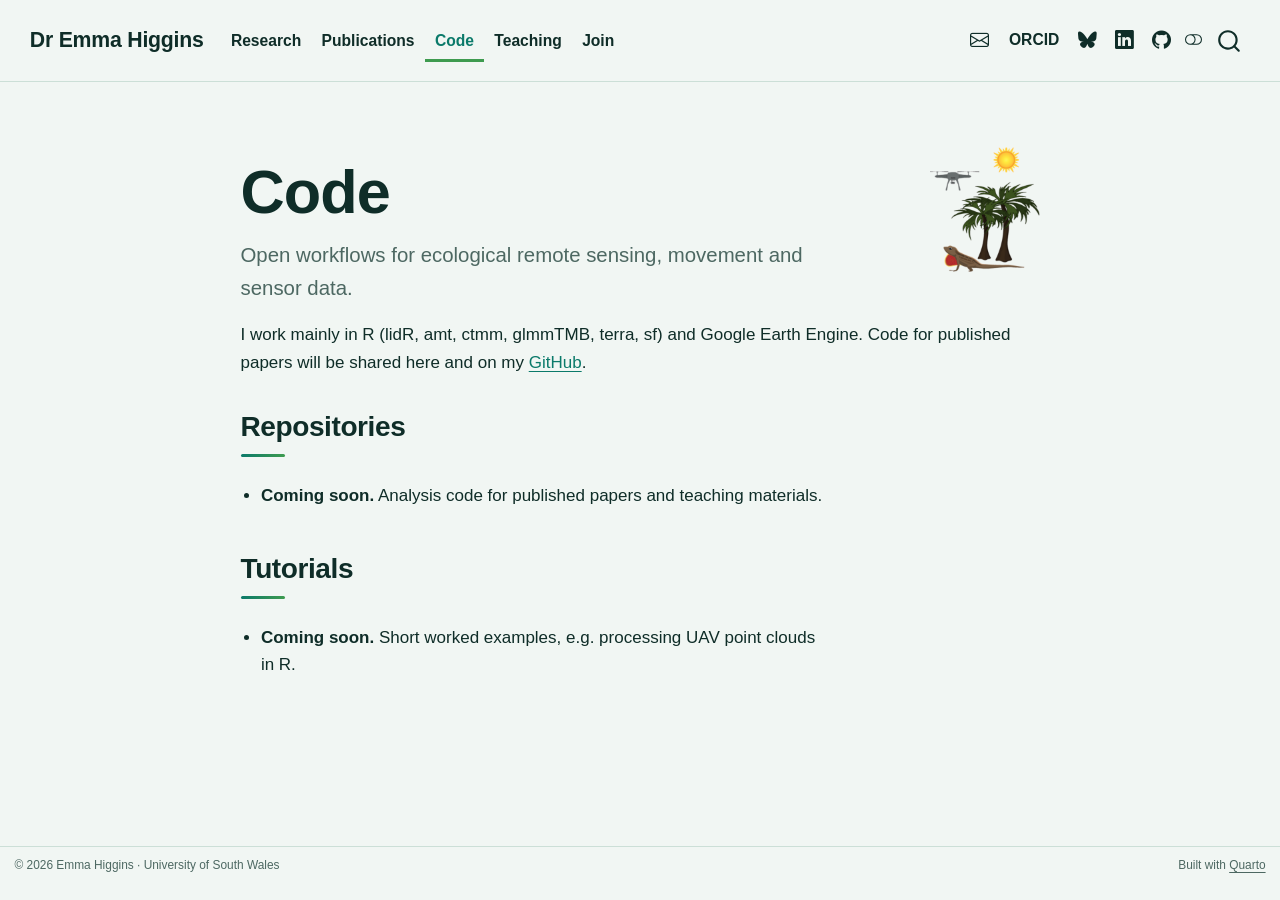
==== docs/code.html @ fb458ca6 "First version of site" ====
<!DOCTYPE html>
<html xmlns="http://www.w3.org/1999/xhtml" lang="en" xml:lang="en"><head>

<meta charset="utf-8">
<meta name="generator" content="quarto-1.10.18">

<meta name="viewport" content="width=device-width, initial-scale=1.0, user-scalable=yes">


<title>Code – Dr Emma Higgins</title>
<style>
/* Default styles provided by pandoc.
** See https://pandoc.org/MANUAL.html#variables-for-html for config info.
*/
span.smallcaps{font-variant: small-caps;}
div.columns{display: flex; gap: 1.5em;}
div.column{flex: auto;}
@media screen {
div.columns{gap: min(4vw, 1.5em);}
div.column{overflow-x: auto;}
}
div.hanging-indent{margin-left: 1.5em; text-indent: -1.5em;}
ul.task-list{list-style: none;}
ul.task-list li input[type="checkbox"] {
  width: 0.8em;
  margin: 0 0.8em 0.2em -1em; /* quarto-specific, see https://github.com/quarto-dev/quarto-cli/issues/4556 */ 
  vertical-align: middle;
}
</style>


<script src="site_libs/quarto-nav/quarto-nav.js"></script>
<script src="site_libs/quarto-nav/headroom.min.js"></script>
<script src="site_libs/clipboard/clipboard.min.js"></script>
<script src="site_libs/quarto-search/autocomplete.umd.js"></script>
<script src="site_libs/quarto-search/fuse.min.js"></script>
<script src="site_libs/quarto-search/quarto-search.js"></script>
<meta name="quarto:offset" content="./">
<link href="./images/favicon.svg" rel="icon" type="image/svg+xml">
<script src="site_libs/quarto-html/quarto.js" type="module"></script>
<script src="site_libs/quarto-html/tabsets/tabsets.js" type="module"></script>
<script src="site_libs/quarto-html/popper.min.js"></script>
<script src="site_libs/quarto-html/tippy.umd.min.js"></script>
<script src="site_libs/quarto-html/anchor.min.js"></script>
<link href="site_libs/quarto-html/tippy.css" rel="stylesheet">
<link href="site_libs/quarto-html/quarto-syntax-highlighting-31031afecf9b0df1d13cf9557fa7811e.css" rel="stylesheet" class="quarto-color-scheme" id="quarto-text-highlighting-styles">
<link href="site_libs/quarto-html/quarto-syntax-highlighting-dark-986f87fa4f194b1cd67636a8000e0228.css" rel="stylesheet" class="quarto-color-scheme quarto-color-alternate" id="quarto-text-highlighting-styles">
<link href="site_libs/quarto-html/quarto-syntax-highlighting-31031afecf9b0df1d13cf9557fa7811e.css" rel="stylesheet" class="quarto-color-scheme-extra" id="quarto-text-highlighting-styles">
<script src="site_libs/bootstrap/bootstrap.min.js"></script>
<link href="site_libs/bootstrap/bootstrap-icons.css" rel="stylesheet">
<link href="site_libs/bootstrap/bootstrap-6b5d6a47f2e765da9985a5dcade0e7f7.min.css" rel="stylesheet" append-hash="true" class="quarto-color-scheme" id="quarto-bootstrap" data-mode="light">
<link href="site_libs/bootstrap/bootstrap-dark-02e25f46f2f6fd2d882f525e19653993.min.css" rel="stylesheet" append-hash="true" class="quarto-color-scheme quarto-color-alternate" id="quarto-bootstrap" data-mode="dark">
<link href="site_libs/bootstrap/bootstrap-6b5d6a47f2e765da9985a5dcade0e7f7.min.css" rel="stylesheet" append-hash="true" class="quarto-color-scheme-extra" id="quarto-bootstrap" data-mode="light">
<script id="quarto-search-options" type="application/json">{
  "location": "navbar",
  "copy-button": false,
  "collapse-after": 3,
  "panel-placement": "end",
  "type": "overlay",
  "limit": 50,
  "keyboard-shortcut": [
    "f",
    "/",
    "s"
  ],
  "show-item-context": false,
  "language": {
    "search-no-results-text": "No results",
    "search-matching-documents-text": "matching documents",
    "search-copy-link-title": "Copy link to search",
    "search-hide-matches-text": "Hide additional matches",
    "search-more-match-text": "more match in this document",
    "search-more-matches-text": "more matches in this document",
    "search-clear-button-title": "Clear",
    "search-text-placeholder": "",
    "search-detached-cancel-button-title": "Cancel",
    "search-submit-button-title": "Submit",
    "search-label": "Search"
  }
}</script>
<style>html{ scroll-behavior: smooth; }</style>


</head>

<body class="nav-fixed fullcontent quarto-light"><script id="quarto-html-before-body" type="application/javascript">
    const toggleBodyColorMode = (bsSheetEl) => {
      const mode = bsSheetEl.getAttribute("data-mode");
      const bodyEl = window.document.querySelector("body");
      if (mode === "dark") {
        bodyEl.classList.add("quarto-dark");
        bodyEl.classList.remove("quarto-light");
      } else {
        bodyEl.classList.add("quarto-light");
        bodyEl.classList.remove("quarto-dark");
      }
    }
    const toggleBodyColorPrimary = () => {
      const bsSheetEl = window.document.querySelector("link#quarto-bootstrap:not([rel=disabled-stylesheet])");
      if (bsSheetEl) {
        toggleBodyColorMode(bsSheetEl);
      }
    }
    const setColorSchemeToggle = (alternate) => {
      const toggles = window.document.querySelectorAll('.quarto-color-scheme-toggle');
      for (let i=0; i < toggles.length; i++) {
        const toggle = toggles[i];
        if (toggle) {
          if (alternate) {
            toggle.classList.add("alternate");
          } else {
            toggle.classList.remove("alternate");
          }
        }
      }
    };
    const toggleColorMode = (alternate) => {
      // Switch the stylesheets
      const primaryStylesheets = window.document.querySelectorAll('link.quarto-color-scheme:not(.quarto-color-alternate)');
      const alternateStylesheets = window.document.querySelectorAll('link.quarto-color-scheme.quarto-color-alternate');
      manageTransitions('#quarto-margin-sidebar .nav-link', false);
      if (alternate) {
        // note: dark is layered on light, we don't disable primary!
        enableStylesheet(alternateStylesheets);
        for (const sheetNode of alternateStylesheets) {
          if (sheetNode.id === "quarto-bootstrap") {
            toggleBodyColorMode(sheetNode);
          }
        }
      } else {
        disableStylesheet(alternateStylesheets);
        enableStylesheet(primaryStylesheets)
        toggleBodyColorPrimary();
      }
      manageTransitions('#quarto-margin-sidebar .nav-link', true);
      // Switch the toggles
      setColorSchemeToggle(alternate)
      // Hack to workaround the fact that safari doesn't
      // properly recolor the scrollbar when toggling (#1455)
      if (navigator.userAgent.indexOf('Safari') > 0 && navigator.userAgent.indexOf('Chrome') == -1) {
        manageTransitions("body", false);
        window.scrollTo(0, 1);
        setTimeout(() => {
          window.scrollTo(0, 0);
          manageTransitions("body", true);
        }, 40);
      }
    }
    const disableStylesheet = (stylesheets) => {
      for (let i=0; i < stylesheets.length; i++) {
        const stylesheet = stylesheets[i];
        stylesheet.rel = 'disabled-stylesheet';
      }
    }
    const enableStylesheet = (stylesheets) => {
      for (let i=0; i < stylesheets.length; i++) {
        const stylesheet = stylesheets[i];
        if(stylesheet.rel !== 'stylesheet') { // for Chrome, which will still FOUC without this check
          stylesheet.rel = 'stylesheet';
        }
      }
    }
    const manageTransitions = (selector, allowTransitions) => {
      const els = window.document.querySelectorAll(selector);
      for (let i=0; i < els.length; i++) {
        const el = els[i];
        if (allowTransitions) {
          el.classList.remove('notransition');
        } else {
          el.classList.add('notransition');
        }
      }
    }
    const isFileUrl = () => {
      return window.location.protocol === 'file:';
    }
    const hasAlternateSentinel = () => {
      let styleSentinel = getColorSchemeSentinel();
      if (styleSentinel !== null) {
        return styleSentinel === "alternate";
      } else {
        return false;
      }
    }
    const setStyleSentinel = (alternate) => {
      const value = alternate ? "alternate" : "default";
      if (!isFileUrl()) {
        window.localStorage.setItem("quarto-color-scheme", value);
      } else {
        localAlternateSentinel = value;
      }
    }
    const getColorSchemeSentinel = () => {
      if (!isFileUrl()) {
        const storageValue = window.localStorage.getItem("quarto-color-scheme");
        return storageValue != null ? storageValue : localAlternateSentinel;
      } else {
        return localAlternateSentinel;
      }
    }
    const toggleGiscusIfUsed = (isAlternate, darkModeDefault) => {
      const baseTheme = document.querySelector('#giscus-base-theme')?.value ?? 'light';
      const alternateTheme = document.querySelector('#giscus-alt-theme')?.value ?? 'dark';
      let newTheme = '';
      if(authorPrefersDark) {
        newTheme = isAlternate ? baseTheme : alternateTheme;
      } else {
        newTheme = isAlternate ? alternateTheme : baseTheme;
      }
      const changeGiscusTheme = () => {
        // From: https://github.com/giscus/giscus/issues/336
        const sendMessage = (message) => {
          const iframe = document.querySelector('iframe.giscus-frame');
          if (!iframe) return;
          iframe.contentWindow.postMessage({ giscus: message }, 'https://giscus.app');
        }
        sendMessage({
          setConfig: {
            theme: newTheme
          }
        });
      }
      const isGiscussLoaded = window.document.querySelector('iframe.giscus-frame') !== null;
      if (isGiscussLoaded) {
        changeGiscusTheme();
      }
    };
    const authorPrefersDark = false;
    const queryPrefersDark = window.matchMedia('(prefers-color-scheme: dark)');
    const darkModeDefault = queryPrefersDark.matches;
      document.querySelector('link#quarto-text-highlighting-styles.quarto-color-scheme-extra').rel = 'disabled-stylesheet';
      document.querySelector('link#quarto-bootstrap.quarto-color-scheme-extra').rel = 'disabled-stylesheet';
    let localAlternateSentinel = darkModeDefault ? 'alternate' : 'default';
    // Dark / light mode switch
    window.quartoToggleColorScheme = () => {
      // Read the current dark / light value
      let toAlternate = !hasAlternateSentinel();
      toggleColorMode(toAlternate);
      setStyleSentinel(toAlternate);
      toggleGiscusIfUsed(toAlternate, darkModeDefault);
      window.dispatchEvent(new Event('resize'));
    };
    queryPrefersDark.addEventListener("change", e => {
      if(window.localStorage.getItem("quarto-color-scheme") !== null)
        return;
      const alternate = e.matches
      toggleColorMode(alternate);
      localAlternateSentinel = e.matches ? 'alternate' : 'default'; // this is used alongside local storage!
      toggleGiscusIfUsed(alternate, darkModeDefault);
    });
    // Switch to dark mode if need be
    if (hasAlternateSentinel()) {
      toggleColorMode(true);
    } else {
      toggleColorMode(false);
    }
  </script>

<div id="quarto-search-results"></div>
  <header id="quarto-header" class="headroom fixed-top">
    <nav class="navbar navbar-expand-lg " data-bs-theme="dark">
      <div class="navbar-container container-fluid">
      <div class="navbar-brand-container mx-auto">
    <a class="navbar-brand" href="./index.html">
    <span class="navbar-title">Dr Emma Higgins</span>
    </a>
  </div>
            <div id="quarto-search" class="" title="Search"></div>
          <button class="navbar-toggler" type="button" data-bs-toggle="collapse" data-bs-target="#navbarCollapse" aria-controls="navbarCollapse" role="menu" aria-expanded="false" aria-label="Toggle navigation" onclick="if (window.quartoToggleHeadroom) { window.quartoToggleHeadroom(); }">
  <span class="navbar-toggler-icon"></span>
</button>
          <div class="collapse navbar-collapse" id="navbarCollapse">
            <ul class="navbar-nav navbar-nav-scroll me-auto">
  <li class="nav-item">
    <a class="nav-link" href="./research.html"> 
<span class="menu-text">Research</span></a>
  </li>  
  <li class="nav-item">
    <a class="nav-link" href="./publications.html"> 
<span class="menu-text">Publications</span></a>
  </li>  
  <li class="nav-item">
    <a class="nav-link active" href="./code.html" aria-current="page"> 
<span class="menu-text">Code</span></a>
  </li>  
  <li class="nav-item">
    <a class="nav-link" href="./teaching.html"> 
<span class="menu-text">Teaching</span></a>
  </li>  
  <li class="nav-item">
    <a class="nav-link" href="./join.html"> 
<span class="menu-text">Join</span></a>
  </li>  
</ul>
            <ul class="navbar-nav navbar-nav-scroll ms-auto">
  <li class="nav-item compact">
    <a class="nav-link" href="mailto:emma.higgins@southwales.ac.uk"> <i class="bi bi-envelope" role="img" aria-label="Email">
</i> 
<span class="menu-text"></span></a>
  </li>  
  <li class="nav-item">
    <a class="nav-link" href="https://orcid.org/0000-0001-6039-8960"> 
<span class="menu-text">ORCID</span></a>
  </li>  
  <li class="nav-item compact">
    <a class="nav-link" href="https://bsky.app/profile/eangharad.bsky.social"> <i class="bi bi-bluesky" role="img" aria-label="Bluesky">
</i> 
<span class="menu-text"></span></a>
  </li>  
  <li class="nav-item compact">
    <a class="nav-link" href="https://www.linkedin.com/in/emma-higgins-91533184"> <i class="bi bi-linkedin" role="img" aria-label="LinkedIn">
</i> 
<span class="menu-text"></span></a>
  </li>  
  <li class="nav-item compact">
    <a class="nav-link" href="https://github.com/eahiggins"> <i class="bi bi-github" role="img" aria-label="GitHub">
</i> 
<span class="menu-text"></span></a>
  </li>  
</ul>
          </div> <!-- /navcollapse -->
            <div class="quarto-navbar-tools">
  <a href="" class="quarto-color-scheme-toggle quarto-navigation-tool  px-1" onclick="window.quartoToggleColorScheme(); return false;" title="Toggle dark mode"><i class="bi"></i></a>
</div>
      </div> <!-- /container-fluid -->
    </nav>
</header>
<!-- content -->
<div id="quarto-content" class="quarto-container page-columns page-rows-contents page-layout-article page-navbar">
<!-- sidebar -->
<!-- margin-sidebar -->
    
<!-- main -->
<main class="content" id="quarto-document-content">


<header id="title-block-header" class="quarto-title-block default">
<div class="quarto-title">
<h1 class="title">Code</h1>
</div>



<div class="quarto-title-meta">

    
  
    
  </div>
  


</header>


<style>#title-block-header{display:none}</style>
<div class="page-title-block">
  <img class="page-motif" src="images/anole-motif.png" alt="" aria-hidden="true">
  <h1>Code</h1>
  <p>Open workflows for ecological remote sensing, movement and sensor data.</p>
</div>
<p>I work mainly in R (lidR, amt, ctmm, glmmTMB, terra, sf) and Google Earth Engine. Code for published papers will be shared here and on my <a href="https://github.com/eahiggins">GitHub</a>.</p>
<section id="repositories" class="level2">
<h2 class="anchored" data-anchor-id="repositories">Repositories</h2>
<!-- Add each repo as a bullet: name, one line, link. -->
<ul>
<li><strong>Coming soon.</strong> Analysis code for published papers and teaching materials.</li>
</ul>
</section>
<section id="tutorials" class="level2">
<h2 class="anchored" data-anchor-id="tutorials">Tutorials</h2>
<!-- Quarto can render R code directly. Create a file such as tutorials/ndvi.qmd,
     write normal R chunks, and add it to the list below. -->
<ul>
<li><strong>Coming soon.</strong> Short worked examples, e.g.&nbsp;processing UAV point clouds in R.</li>
</ul>


</section>

</main> <!-- /main -->
<script id="quarto-html-after-body" type="application/javascript">
  window.document.addEventListener("DOMContentLoaded", function (event) {
    // Ensure there is a toggle, if there isn't float one in the top right
    if (window.document.querySelector('.quarto-color-scheme-toggle') === null) {
      const a = window.document.createElement('a');
      a.classList.add('top-right');
      a.classList.add('quarto-color-scheme-toggle');
      a.href = "";
      a.onclick = function() { try { window.quartoToggleColorScheme(); } catch {} return false; };
      const i = window.document.createElement("i");
      i.classList.add('bi');
      a.appendChild(i);
      window.document.body.appendChild(a);
    }
    setColorSchemeToggle(hasAlternateSentinel())
    const icon = "";
    const anchorJS = new window.AnchorJS();
    anchorJS.options = {
      placement: 'right',
      icon: icon
    };
    anchorJS.add('.anchored');
    const isCodeAnnotation = (el) => {
      for (const clz of el.classList) {
        if (clz.startsWith('code-annotation-')) {                     
          return true;
        }
      }
      return false;
    }
    const onCopySuccess = function(e) {
      // button target
      const button = e.trigger;
      // don't keep focus
      button.blur();
      // flash "checked"
      button.classList.add('code-copy-button-checked');
      var currentTitle = button.getAttribute("title");
      button.setAttribute("title", "Copied!");
      let tooltip;
      if (window.bootstrap) {
        button.setAttribute("data-bs-toggle", "tooltip");
        button.setAttribute("data-bs-placement", "left");
        button.setAttribute("data-bs-title", "Copied!");
        tooltip = new bootstrap.Tooltip(button, 
          { trigger: "manual", 
            customClass: "code-copy-button-tooltip",
            offset: [0, -8]});
        tooltip.show();    
      }
      setTimeout(function() {
        if (tooltip) {
          tooltip.hide();
          button.removeAttribute("data-bs-title");
          button.removeAttribute("data-bs-toggle");
          button.removeAttribute("data-bs-placement");
        }
        button.setAttribute("title", currentTitle);
        button.classList.remove('code-copy-button-checked');
      }, 1000);
      // clear code selection
      e.clearSelection();
    }
    const getTextToCopy = function(trigger) {
      const outerScaffold = trigger.parentElement.cloneNode(true);
      const codeEl = outerScaffold.querySelector('code');
      for (const childEl of codeEl.children) {
        if (isCodeAnnotation(childEl)) {
          childEl.remove();
        }
      }
      return codeEl.innerText;
    }
    const clipboard = new window.ClipboardJS('.code-copy-button:not([data-in-quarto-modal])', {
      text: getTextToCopy
    });
    clipboard.on('success', onCopySuccess);
    if (window.document.getElementById('quarto-embedded-source-code-modal')) {
      const clipboardModal = new window.ClipboardJS('.code-copy-button[data-in-quarto-modal]', {
        text: getTextToCopy,
        container: window.document.getElementById('quarto-embedded-source-code-modal')
      });
      clipboardModal.on('success', onCopySuccess);
    }
      var localhostRegex = new RegExp(/^(?:http|https):\/\/localhost\:?[0-9]*\//);
      var mailtoRegex = new RegExp(/^mailto:/);
        var filterRegex = new RegExp("https:\/\/eahiggins\.github\.io");
      var isInternal = (href) => {
          return filterRegex.test(href) || localhostRegex.test(href) || mailtoRegex.test(href);
      }
      // Inspect non-navigation links and adorn them if external
     var links = window.document.querySelectorAll('a[href]:not(.nav-link):not(.navbar-brand):not(.toc-action):not(.sidebar-link):not(.sidebar-item-toggle):not(.pagination-link):not(.no-external):not([aria-hidden]):not(.dropdown-item):not(.quarto-navigation-tool):not(.about-link)');
      for (var i=0; i<links.length; i++) {
        const link = links[i];
        if (!isInternal(link.href)) {
          // undo the damage that might have been done by quarto-nav.js in the case of
          // links that we want to consider external
          if (link.dataset.originalHref !== undefined) {
            link.href = link.dataset.originalHref;
          }
            // target, if specified
            link.setAttribute("target", "_blank");
            if (link.getAttribute("rel") === null) {
              link.setAttribute("rel", "noopener");
            }
        }
      }
    function tippyHover(el, contentFn, onTriggerFn, onUntriggerFn) {
      const config = {
        allowHTML: true,
        maxWidth: 500,
        delay: 100,
        arrow: false,
        appendTo: function(el) {
            return el.parentElement;
        },
        interactive: true,
        interactiveBorder: 10,
        theme: 'quarto',
        placement: 'bottom-start',
      };
      if (contentFn) {
        config.content = contentFn;
      }
      if (onTriggerFn) {
        config.onTrigger = onTriggerFn;
      }
      if (onUntriggerFn) {
        config.onUntrigger = onUntriggerFn;
      }
      window.tippy(el, config); 
    }
    const noterefs = window.document.querySelectorAll('a[role="doc-noteref"]');
    for (var i=0; i<noterefs.length; i++) {
      const ref = noterefs[i];
      tippyHover(ref, function() {
        // use id or data attribute instead here
        let href = ref.getAttribute('data-footnote-href') || ref.getAttribute('href');
        try { href = new URL(href).hash; } catch {}
        const id = href.replace(/^#\/?/, "");
        const note = window.document.getElementById(id);
        if (note) {
          return note.innerHTML;
        } else {
          return "";
        }
      });
    }
    const xrefs = window.document.querySelectorAll('a.quarto-xref');
    const processXRef = (id, note) => {
      // Strip column container classes
      const stripColumnClz = (el) => {
        el.classList.remove("page-full", "page-columns");
        if (el.children) {
          for (const child of el.children) {
            stripColumnClz(child);
          }
        }
      }
      stripColumnClz(note)
      if (id === null || id.startsWith('sec-')) {
        // Special case sections, only their first couple elements
        const container = document.createElement("div");
        if (note.children && note.children.length > 2) {
          container.appendChild(note.children[0].cloneNode(true));
          for (let i = 1; i < note.children.length; i++) {
            const child = note.children[i];
            if (child.tagName === "P" && child.innerText === "") {
              continue;
            } else {
              container.appendChild(child.cloneNode(true));
              break;
            }
          }
          if (window.Quarto?.typesetMath) {
            window.Quarto.typesetMath(container);
          }
          return container.innerHTML
        } else {
          if (window.Quarto?.typesetMath) {
            window.Quarto.typesetMath(note);
          }
          return note.innerHTML;
        }
      } else {
        // Remove any anchor links if they are present
        const anchorLink = note.querySelector('a.anchorjs-link');
        if (anchorLink) {
          anchorLink.remove();
        }
        if (window.Quarto?.typesetMath) {
          window.Quarto.typesetMath(note);
        }
        if (note.classList.contains("callout")) {
          return note.outerHTML;
        } else {
          return note.innerHTML;
        }
      }
    }
    for (var i=0; i<xrefs.length; i++) {
      const xref = xrefs[i];
      tippyHover(xref, undefined, function(instance) {
        instance.disable();
        let url = xref.getAttribute('href');
        let hash = undefined; 
        if (url.startsWith('#')) {
          hash = url;
        } else {
          try { hash = new URL(url).hash; } catch {}
        }
        if (hash) {
          const id = hash.replace(/^#\/?/, "");
          const note = window.document.getElementById(id);
          if (note !== null) {
            try {
              const html = processXRef(id, note.cloneNode(true));
              instance.setContent(html);
            } finally {
              instance.enable();
              instance.show();
            }
          } else {
            // See if we can fetch this
            fetch(url.split('#')[0])
            .then(res => res.text())
            .then(html => {
              const parser = new DOMParser();
              const htmlDoc = parser.parseFromString(html, "text/html");
              const note = htmlDoc.getElementById(id);
              if (note !== null) {
                const html = processXRef(id, note);
                instance.setContent(html);
              } 
            }).finally(() => {
              instance.enable();
              instance.show();
            });
          }
        } else {
          // See if we can fetch a full url (with no hash to target)
          // This is a special case and we should probably do some content thinning / targeting
          fetch(url)
          .then(res => res.text())
          .then(html => {
            const parser = new DOMParser();
            const htmlDoc = parser.parseFromString(html, "text/html");
            const note = htmlDoc.querySelector('main.content');
            if (note !== null) {
              // This should only happen for chapter cross references
              // (since there is no id in the URL)
              // remove the first header
              if (note.children.length > 0 && note.children[0].tagName === "HEADER") {
                note.children[0].remove();
              }
              const html = processXRef(null, note);
              instance.setContent(html);
            } 
          }).finally(() => {
            instance.enable();
            instance.show();
          });
        }
      }, function(instance) {
      });
    }
        let selectedAnnoteEl;
        const selectorForAnnotation = ( cell, annotation) => {
          let cellAttr = 'data-code-cell="' + cell + '"';
          let lineAttr = 'data-code-annotation="' +  annotation + '"';
          const selector = 'span[' + cellAttr + '][' + lineAttr + ']';
          return selector;
        }
        const selectCodeLines = (annoteEl) => {
          const doc = window.document;
          const targetCell = annoteEl.getAttribute("data-target-cell");
          const targetAnnotation = annoteEl.getAttribute("data-target-annotation");
          const annoteSpan = window.document.querySelector(selectorForAnnotation(targetCell, targetAnnotation));
          const lines = annoteSpan.getAttribute("data-code-lines").split(",");
          const lineIds = lines.map((line) => {
            return targetCell + "-" + line;
          })
          let top = null;
          let height = null;
          let parent = null;
          if (lineIds.length > 0) {
              //compute the position of the single el (top and bottom and make a div)
              const el = window.document.getElementById(lineIds[0]);
              top = el.offsetTop;
              height = el.offsetHeight;
              parent = el.parentElement.parentElement;
            if (lineIds.length > 1) {
              const lastEl = window.document.getElementById(lineIds[lineIds.length - 1]);
              const bottom = lastEl.offsetTop + lastEl.offsetHeight;
              height = bottom - top;
            }
            if (top !== null && height !== null && parent !== null) {
              // cook up a div (if necessary) and position it 
              let div = window.document.getElementById("code-annotation-line-highlight");
              if (div === null) {
                div = window.document.createElement("div");
                div.setAttribute("id", "code-annotation-line-highlight");
                div.style.position = 'absolute';
                parent.appendChild(div);
              }
              div.style.top = top - 2 + "px";
              div.style.height = height + 4 + "px";
              div.style.left = 0;
              let gutterDiv = window.document.getElementById("code-annotation-line-highlight-gutter");
              if (gutterDiv === null) {
                gutterDiv = window.document.createElement("div");
                gutterDiv.setAttribute("id", "code-annotation-line-highlight-gutter");
                gutterDiv.style.position = 'absolute';
                const codeCell = window.document.getElementById(targetCell);
                const gutter = codeCell.querySelector('.code-annotation-gutter');
                gutter.appendChild(gutterDiv);
              }
              gutterDiv.style.top = top - 2 + "px";
              gutterDiv.style.height = height + 4 + "px";
            }
            selectedAnnoteEl = annoteEl;
          }
        };
        const unselectCodeLines = () => {
          const elementsIds = ["code-annotation-line-highlight", "code-annotation-line-highlight-gutter"];
          elementsIds.forEach((elId) => {
            const div = window.document.getElementById(elId);
            if (div) {
              div.remove();
            }
          });
          selectedAnnoteEl = undefined;
        };
          // Handle positioning of the toggle
      window.addEventListener(
        "resize",
        throttle(() => {
          elRect = undefined;
          if (selectedAnnoteEl) {
            selectCodeLines(selectedAnnoteEl);
          }
        }, 10)
      );
      function throttle(fn, ms) {
      let throttle = false;
      let timer;
        return (...args) => {
          if(!throttle) { // first call gets through
              fn.apply(this, args);
              throttle = true;
          } else { // all the others get throttled
              if(timer) clearTimeout(timer); // cancel #2
              timer = setTimeout(() => {
                fn.apply(this, args);
                timer = throttle = false;
              }, ms);
          }
        };
      }
        // Attach click handler to the DT
        const annoteDls = window.document.querySelectorAll('dt[data-target-cell]');
        for (const annoteDlNode of annoteDls) {
          annoteDlNode.addEventListener('click', (event) => {
            const clickedEl = event.target;
            if (clickedEl !== selectedAnnoteEl) {
              unselectCodeLines();
              const activeEl = window.document.querySelector('dt[data-target-cell].code-annotation-active');
              if (activeEl) {
                activeEl.classList.remove('code-annotation-active');
              }
              selectCodeLines(clickedEl);
              clickedEl.classList.add('code-annotation-active');
            } else {
              // Unselect the line
              unselectCodeLines();
              clickedEl.classList.remove('code-annotation-active');
            }
          });
        }
    const findCites = (el) => {
      const parentEl = el.parentElement;
      if (parentEl) {
        const cites = parentEl.dataset.cites;
        if (cites) {
          return {
            el,
            cites: cites.split(' ')
          };
        } else {
          return findCites(el.parentElement)
        }
      } else {
        return undefined;
      }
    };
    var bibliorefs = window.document.querySelectorAll('a[role="doc-biblioref"]');
    for (var i=0; i<bibliorefs.length; i++) {
      const ref = bibliorefs[i];
      const citeInfo = findCites(ref);
      if (citeInfo) {
        tippyHover(citeInfo.el, function() {
          var popup = window.document.createElement('div');
          citeInfo.cites.forEach(function(cite) {
            var citeDiv = window.document.createElement('div');
            citeDiv.classList.add('hanging-indent');
            citeDiv.classList.add('csl-entry');
            var biblioDiv = window.document.getElementById('ref-' + cite);
            if (biblioDiv) {
              citeDiv.innerHTML = biblioDiv.innerHTML;
            }
            popup.appendChild(citeDiv);
          });
          return popup.innerHTML;
        });
      }
    }
  });
  </script>
</div> <!-- /content -->
<footer class="footer">
  <div class="nav-footer">
    <div class="nav-footer-left">
<p>© 2026 Emma Higgins · University of South Wales</p>
</div>   
    <div class="nav-footer-center">
      &nbsp;
    </div>
    <div class="nav-footer-right">
<p>Built with <a href="https://quarto.org">Quarto</a></p>
</div>
  </div>
</footer>




<script src="site_libs/quarto-html/zenscroll-min.js"></script>
</body></html>
---- docs/site_libs/quarto-html/tippy.css ----
.tippy-box[data-animation=fade][data-state=hidden]{opacity:0}[data-tippy-root]{max-width:calc(100vw - 10px)}.tippy-box{position:relative;background-color:#333;color:#fff;border-radius:4px;font-size:14px;line-height:1.4;white-space:normal;outline:0;transition-property:transform,visibility,opacity}.tippy-box[data-placement^=top]>.tippy-arrow{bottom:0}.tippy-box[data-placement^=top]>.tippy-arrow:before{bottom:-7px;left:0;border-width:8px 8px 0;border-top-color:initial;transform-origin:center top}.tippy-box[data-placement^=bottom]>.tippy-arrow{top:0}.tippy-box[data-placement^=bottom]>.tippy-arrow:before{top:-7px;left:0;border-width:0 8px 8px;border-bottom-color:initial;transform-origin:center bottom}.tippy-box[data-placement^=left]>.tippy-arrow{right:0}.tippy-box[data-placement^=left]>.tippy-arrow:before{border-width:8px 0 8px 8px;border-left-color:initial;right:-7px;transform-origin:center left}.tippy-box[data-placement^=right]>.tippy-arrow{left:0}.tippy-box[data-placement^=right]>.tippy-arrow:before{left:-7px;border-width:8px 8px 8px 0;border-right-color:initial;transform-origin:center right}.tippy-box[data-inertia][data-state=visible]{transition-timing-function:cubic-bezier(.54,1.5,.38,1.11)}.tippy-arrow{width:16px;height:16px;color:#333}.tippy-arrow:before{content:"";position:absolute;border-color:transparent;border-style:solid}.tippy-content{position:relative;padding:5px 9px;z-index:1}
---- docs/site_libs/quarto-html/quarto-syntax-highlighting-31031afecf9b0df1d13cf9557fa7811e.css ----
/* quarto syntax highlight colors */
:root {
  --quarto-hl-ot-color: #003B4F;
  --quarto-hl-at-color: #657422;
  --quarto-hl-ss-color: #20794D;
  --quarto-hl-an-color: #5E5E5E;
  --quarto-hl-fu-color: #4758AB;
  --quarto-hl-st-color: #20794D;
  --quarto-hl-cf-color: #003B4F;
  --quarto-hl-op-color: #5E5E5E;
  --quarto-hl-er-color: #AD0000;
  --quarto-hl-bn-color: #AD0000;
  --quarto-hl-al-color: #AD0000;
  --quarto-hl-va-color: #111111;
  --quarto-hl-bu-color: inherit;
  --quarto-hl-ex-color: inherit;
  --quarto-hl-pp-color: #AD0000;
  --quarto-hl-in-color: #5E5E5E;
  --quarto-hl-vs-color: #20794D;
  --quarto-hl-wa-color: #5E5E5E;
  --quarto-hl-do-color: #5E5E5E;
  --quarto-hl-im-color: #00769E;
  --quarto-hl-ch-color: #20794D;
  --quarto-hl-dt-color: #AD0000;
  --quarto-hl-fl-color: #AD0000;
  --quarto-hl-co-color: #5E5E5E;
  --quarto-hl-cv-color: #5E5E5E;
  --quarto-hl-cn-color: #8f5902;
  --quarto-hl-sc-color: #5E5E5E;
  --quarto-hl-dv-color: #AD0000;
  --quarto-hl-kw-color: #003B4F;
}

/* other quarto variables */
:root {
  --quarto-font-monospace: ui-monospace, Menlo, Consolas, monospace;
}

/* syntax highlight based on Pandoc's rules */
pre > code.sourceCode > span {
  color: #003B4F;
}

code.sourceCode > span {
  color: #003B4F;
}

div.sourceCode,
div.sourceCode pre.sourceCode {
  color: #003B4F;
}

/* Normal */
code span {
  color: #003B4F;
}

/* Alert */
code span.al {
  color: #AD0000;
  font-style: inherit;
}

/* Annotation */
code span.an {
  color: #5E5E5E;
  font-style: inherit;
}

/* Attribute */
code span.at {
  color: #657422;
  font-style: inherit;
}

/* BaseN */
code span.bn {
  color: #AD0000;
  font-style: inherit;
}

/* BuiltIn */
code span.bu {
  font-style: inherit;
}

/* ControlFlow */
code span.cf {
  color: #003B4F;
  font-weight: bold;
  font-style: inherit;
}

/* Char */
code span.ch {
  color: #20794D;
  font-style: inherit;
}

/* Constant */
code span.cn {
  color: #8f5902;
  font-style: inherit;
}

/* Comment */
code span.co {
  color: #5E5E5E;
  font-style: inherit;
}

/* CommentVar */
code span.cv {
  color: #5E5E5E;
  font-style: italic;
}

/* Documentation */
code span.do {
  color: #5E5E5E;
  font-style: italic;
}

/* DataType */
code span.dt {
  color: #AD0000;
  font-style: inherit;
}

/* DecVal */
code span.dv {
  color: #AD0000;
  font-style: inherit;
}

/* Error */
code span.er {
  color: #AD0000;
  font-style: inherit;
}

/* Extension */
code span.ex {
  font-style: inherit;
}

/* Float */
code span.fl {
  color: #AD0000;
  font-style: inherit;
}

/* Function */
code span.fu {
  color: #4758AB;
  font-style: inherit;
}

/* Import */
code span.im {
  color: #00769E;
  font-style: inherit;
}

/* Information */
code span.in {
  color: #5E5E5E;
  font-style: inherit;
}

/* Keyword */
code span.kw {
  color: #003B4F;
  font-weight: bold;
  font-style: inherit;
}

/* Operator */
code span.op {
  color: #5E5E5E;
  font-style: inherit;
}

/* Other */
code span.ot {
  color: #003B4F;
  font-style: inherit;
}

/* Preprocessor */
code span.pp {
  color: #AD0000;
  font-style: inherit;
}

/* SpecialChar */
code span.sc {
  color: #5E5E5E;
  font-style: inherit;
}

/* SpecialString */
code span.ss {
  color: #20794D;
  font-style: inherit;
}

/* String */
code span.st {
  color: #20794D;
  font-style: inherit;
}

/* Variable */
code span.va {
  color: #111111;
  font-style: inherit;
}

/* VerbatimString */
code span.vs {
  color: #20794D;
  font-style: inherit;
}

/* Warning */
code span.wa {
  color: #5E5E5E;
  font-style: italic;
}

.prevent-inlining {
  content: "</";
}

/*# sourceMappingURL=4c88eaba86eb8a29e4eacb2e3a49334c.css.map */
---- docs/site_libs/quarto-html/quarto-syntax-highlighting-dark-986f87fa4f194b1cd67636a8000e0228.css ----
/* quarto syntax highlight colors */
:root {
  --quarto-hl-al-color: #f07178;
  --quarto-hl-an-color: #d4d0ab;
  --quarto-hl-at-color: #00e0e0;
  --quarto-hl-bn-color: #d4d0ab;
  --quarto-hl-bu-color: #abe338;
  --quarto-hl-ch-color: #abe338;
  --quarto-hl-co-color: #f8f8f2;
  --quarto-hl-cv-color: #ffd700;
  --quarto-hl-cn-color: #ffd700;
  --quarto-hl-cf-color: #ffa07a;
  --quarto-hl-dt-color: #ffa07a;
  --quarto-hl-dv-color: #d4d0ab;
  --quarto-hl-do-color: #f8f8f2;
  --quarto-hl-er-color: #f07178;
  --quarto-hl-ex-color: #00e0e0;
  --quarto-hl-fl-color: #d4d0ab;
  --quarto-hl-fu-color: #ffa07a;
  --quarto-hl-im-color: #abe338;
  --quarto-hl-in-color: #d4d0ab;
  --quarto-hl-kw-color: #ffa07a;
  --quarto-hl-op-color: #ffa07a;
  --quarto-hl-ot-color: #00e0e0;
  --quarto-hl-pp-color: #dcc6e0;
  --quarto-hl-re-color: #00e0e0;
  --quarto-hl-sc-color: #abe338;
  --quarto-hl-ss-color: #abe338;
  --quarto-hl-st-color: #abe338;
  --quarto-hl-va-color: #00e0e0;
  --quarto-hl-vs-color: #abe338;
  --quarto-hl-wa-color: #dcc6e0;
}

/* other quarto variables */
:root {
  --quarto-font-monospace: ui-monospace, Menlo, Consolas, monospace;
}

/* syntax highlight based on Pandoc's rules */
pre > code.sourceCode > span {
  color: #f8f8f2;
}

code.sourceCode > span {
  color: #f8f8f2;
}

div.sourceCode,
div.sourceCode pre.sourceCode {
  color: #f8f8f2;
}

/* Normal */
code span {
  color: #f8f8f2;
}

/* Alert */
code span.al {
  color: #f07178;
}

/* Annotation */
code span.an {
  color: #d4d0ab;
}

/* Attribute */
code span.at {
  color: #00e0e0;
}

/* BaseN */
code span.bn {
  color: #d4d0ab;
}

/* BuiltIn */
code span.bu {
  color: #abe338;
}

/* ControlFlow */
code span.cf {
  font-weight: bold;
  color: #ffa07a;
}

/* Char */
code span.ch {
  color: #abe338;
}

/* Constant */
code span.cn {
  color: #ffd700;
}

/* Comment */
code span.co {
  font-style: italic;
  color: #f8f8f2;
}

/* CommentVar */
code span.cv {
  color: #ffd700;
}

/* Documentation */
code span.do {
  color: #f8f8f2;
}

/* DataType */
code span.dt {
  color: #ffa07a;
}

/* DecVal */
code span.dv {
  color: #d4d0ab;
}

/* Error */
code span.er {
  color: #f07178;
  text-decoration: underline;
}

/* Extension */
code span.ex {
  font-weight: bold;
  color: #00e0e0;
}

/* Float */
code span.fl {
  color: #d4d0ab;
}

/* Function */
code span.fu {
  color: #ffa07a;
}

/* Import */
code span.im {
  color: #abe338;
}

/* Information */
code span.in {
  color: #d4d0ab;
}

/* Keyword */
code span.kw {
  font-weight: bold;
  color: #ffa07a;
}

/* Operator */
code span.op {
  color: #ffa07a;
}

/* Other */
code span.ot {
  color: #00e0e0;
}

/* Preprocessor */
code span.pp {
  color: #dcc6e0;
}

/* RegionMarker */
code span.re {
  background-color: #f8f8f2;
  color: #00e0e0;
}

/* SpecialChar */
code span.sc {
  color: #abe338;
}

/* SpecialString */
code span.ss {
  color: #abe338;
}

/* String */
code span.st {
  color: #abe338;
}

/* Variable */
code span.va {
  color: #00e0e0;
}

/* VerbatimString */
code span.vs {
  color: #abe338;
}

/* Warning */
code span.wa {
  color: #dcc6e0;
}

.prevent-inlining {
  content: "</";
}

/*# sourceMappingURL=eec43a6ca74241b6edd5a7ba068212f5.css.map */
---- docs/site_libs/quarto-html/quarto-syntax-highlighting-31031afecf9b0df1d13cf9557fa7811e.css ----
/* quarto syntax highlight colors */
:root {
  --quarto-hl-ot-color: #003B4F;
  --quarto-hl-at-color: #657422;
  --quarto-hl-ss-color: #20794D;
  --quarto-hl-an-color: #5E5E5E;
  --quarto-hl-fu-color: #4758AB;
  --quarto-hl-st-color: #20794D;
  --quarto-hl-cf-color: #003B4F;
  --quarto-hl-op-color: #5E5E5E;
  --quarto-hl-er-color: #AD0000;
  --quarto-hl-bn-color: #AD0000;
  --quarto-hl-al-color: #AD0000;
  --quarto-hl-va-color: #111111;
  --quarto-hl-bu-color: inherit;
  --quarto-hl-ex-color: inherit;
  --quarto-hl-pp-color: #AD0000;
  --quarto-hl-in-color: #5E5E5E;
  --quarto-hl-vs-color: #20794D;
  --quarto-hl-wa-color: #5E5E5E;
  --quarto-hl-do-color: #5E5E5E;
  --quarto-hl-im-color: #00769E;
  --quarto-hl-ch-color: #20794D;
  --quarto-hl-dt-color: #AD0000;
  --quarto-hl-fl-color: #AD0000;
  --quarto-hl-co-color: #5E5E5E;
  --quarto-hl-cv-color: #5E5E5E;
  --quarto-hl-cn-color: #8f5902;
  --quarto-hl-sc-color: #5E5E5E;
  --quarto-hl-dv-color: #AD0000;
  --quarto-hl-kw-color: #003B4F;
}

/* other quarto variables */
:root {
  --quarto-font-monospace: ui-monospace, Menlo, Consolas, monospace;
}

/* syntax highlight based on Pandoc's rules */
pre > code.sourceCode > span {
  color: #003B4F;
}

code.sourceCode > span {
  color: #003B4F;
}

div.sourceCode,
div.sourceCode pre.sourceCode {
  color: #003B4F;
}

/* Normal */
code span {
  color: #003B4F;
}

/* Alert */
code span.al {
  color: #AD0000;
  font-style: inherit;
}

/* Annotation */
code span.an {
  color: #5E5E5E;
  font-style: inherit;
}

/* Attribute */
code span.at {
  color: #657422;
  font-style: inherit;
}

/* BaseN */
code span.bn {
  color: #AD0000;
  font-style: inherit;
}

/* BuiltIn */
code span.bu {
  font-style: inherit;
}

/* ControlFlow */
code span.cf {
  color: #003B4F;
  font-weight: bold;
  font-style: inherit;
}

/* Char */
code span.ch {
  color: #20794D;
  font-style: inherit;
}

/* Constant */
code span.cn {
  color: #8f5902;
  font-style: inherit;
}

/* Comment */
code span.co {
  color: #5E5E5E;
  font-style: inherit;
}

/* CommentVar */
code span.cv {
  color: #5E5E5E;
  font-style: italic;
}

/* Documentation */
code span.do {
  color: #5E5E5E;
  font-style: italic;
}

/* DataType */
code span.dt {
  color: #AD0000;
  font-style: inherit;
}

/* DecVal */
code span.dv {
  color: #AD0000;
  font-style: inherit;
}

/* Error */
code span.er {
  color: #AD0000;
  font-style: inherit;
}

/* Extension */
code span.ex {
  font-style: inherit;
}

/* Float */
code span.fl {
  color: #AD0000;
  font-style: inherit;
}

/* Function */
code span.fu {
  color: #4758AB;
  font-style: inherit;
}

/* Import */
code span.im {
  color: #00769E;
  font-style: inherit;
}

/* Information */
code span.in {
  color: #5E5E5E;
  font-style: inherit;
}

/* Keyword */
code span.kw {
  color: #003B4F;
  font-weight: bold;
  font-style: inherit;
}

/* Operator */
code span.op {
  color: #5E5E5E;
  font-style: inherit;
}

/* Other */
code span.ot {
  color: #003B4F;
  font-style: inherit;
}

/* Preprocessor */
code span.pp {
  color: #AD0000;
  font-style: inherit;
}

/* SpecialChar */
code span.sc {
  color: #5E5E5E;
  font-style: inherit;
}

/* SpecialString */
code span.ss {
  color: #20794D;
  font-style: inherit;
}

/* String */
code span.st {
  color: #20794D;
  font-style: inherit;
}

/* Variable */
code span.va {
  color: #111111;
  font-style: inherit;
}

/* VerbatimString */
code span.vs {
  color: #20794D;
  font-style: inherit;
}

/* Warning */
code span.wa {
  color: #5E5E5E;
  font-style: italic;
}

.prevent-inlining {
  content: "</";
}

/*# sourceMappingURL=4c88eaba86eb8a29e4eacb2e3a49334c.css.map */
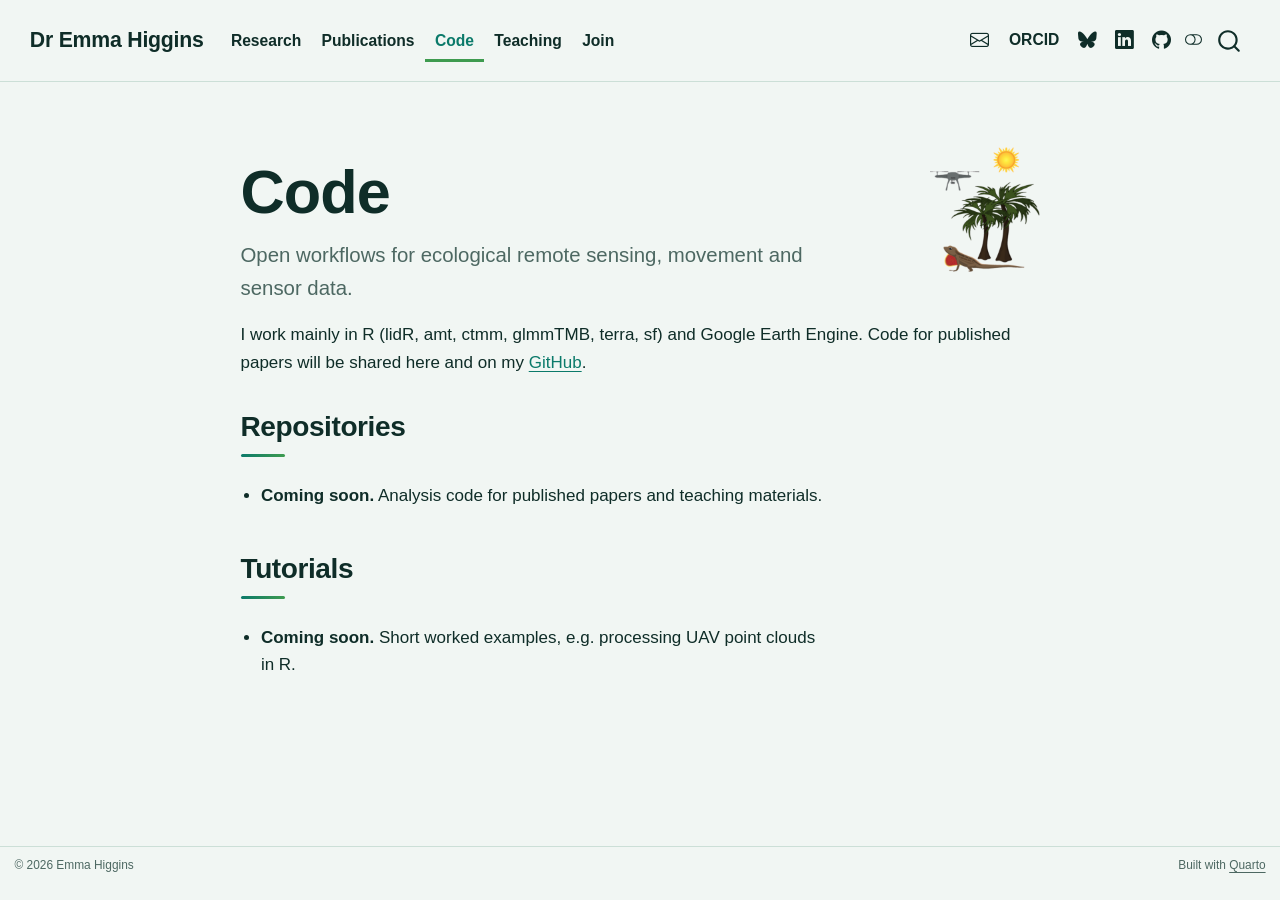
==== commit 0a17d60e: "change footer" ====
--- a/docs/code.html
+++ b/docs/code.html
@@ -801,7 +801,7 @@
 <footer class="footer">
   <div class="nav-footer">
     <div class="nav-footer-left">
-<p>© 2026 Emma Higgins · University of South Wales</p>
+<p>© 2026 Emma Higgins</p>
 </div>   
     <div class="nav-footer-center">
       &nbsp;
